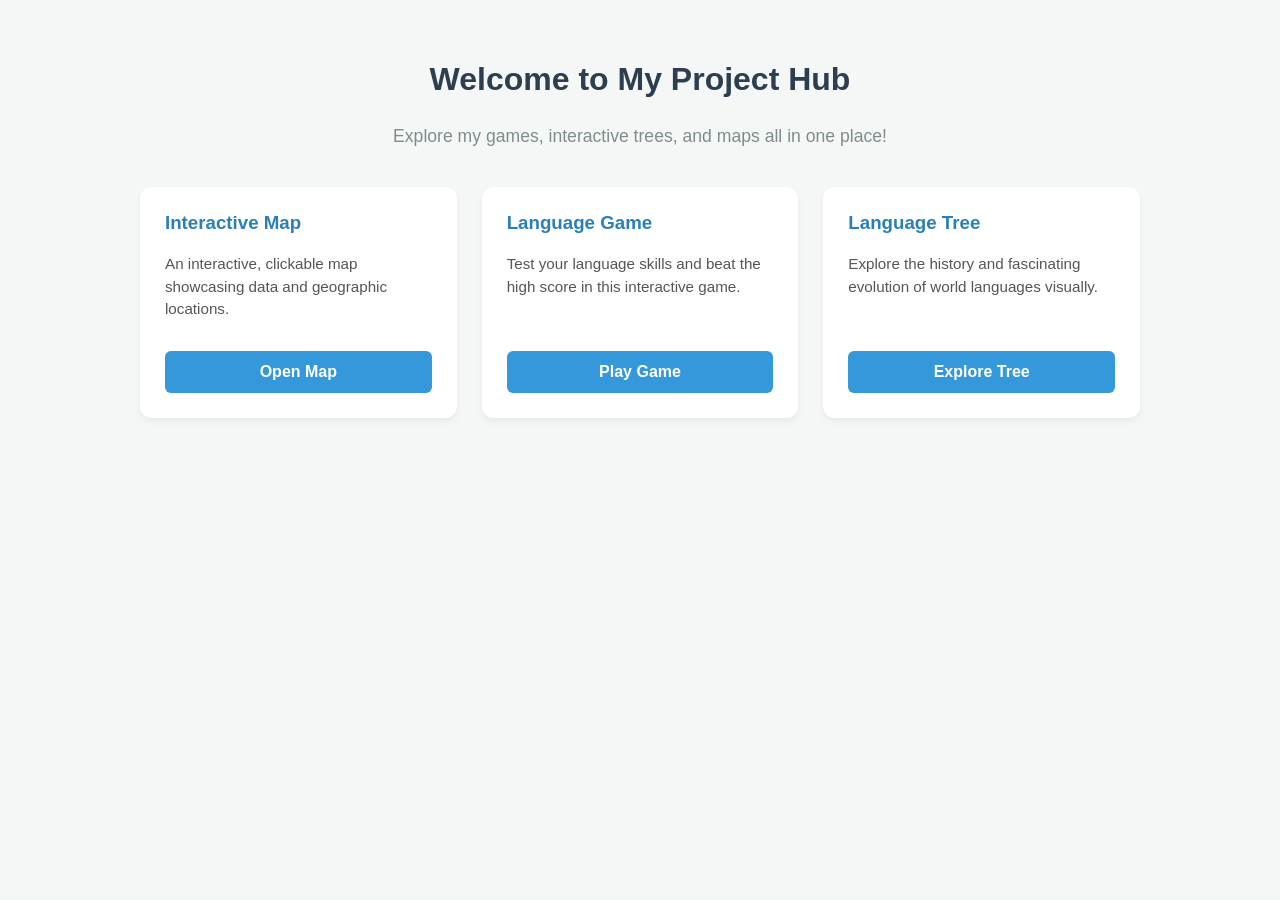
==== index.html @ f74c6b69 "Create index.html" ====
<!DOCTYPE html>
<html lang="en">
<head>
    <meta charset="UTF-8">
    <meta name="viewport" content="width=device-width, initial-scale=1.0">
    <title>My Project Hub</title>
    <style>
        body {
            font-family: 'Segoe UI', Tahoma, Geneva, Verdana, sans-serif;
            background-color: #f4f7f6;
            color: #333;
            margin: 0;
            padding: 40px 20px;
            display: flex;
            flex-direction: column;
            align-items: center;
        }
        h1 { color: #2c3e50; margin-bottom: 10px; }
        .subtitle { color: #7f8c8d; margin-bottom: 40px; font-size: 1.1rem; }
        
        /* The Grid layout for your 6 project cards */
        .hub-grid {
            display: grid;
            grid-template-columns: repeat(auto-fit, minmax(280px, 1fr));
            gap: 25px;
            max-width: 1000px;
            width: 100%;
        }
        
        /* Styling for each individual card */
        .project-card {
            background: white;
            border-radius: 12px;
            padding: 25px;
            box-shadow: 0 4px 6px rgba(0,0,0,0.05);
            transition: transform 0.2s, box-shadow 0.2s;
            display: flex;
            flex-direction: column;
            justify-content: space-between;
        }
        .project-card:hover {
            transform: translateY(-5px);
            box-shadow: 0 8px 15px rgba(0,0,0,0.1);
        }
        .project-card h3 { margin-top: 0; color: #2980b9; }
        .project-card p { color: #555; font-size: 0.95rem; line-height: 1.5; }
        
        /* The Play Buttons */
        .play-button {
            display: block;
            text-align: center;
            background: #3498db;
            color: white;
            padding: 12px;
            text-decoration: none;
            border-radius: 6px;
            font-weight: bold;
            margin-top: 15px;
            transition: background 0.2s;
        }
        .play-button:hover { background: #2980b9; }
    </style>
</head>
<body>

    <h1>Welcome to My Project Hub</h1>
    <p class="subtitle">Explore my games, interactive trees, and maps all in one place!</p>

    <div class="hub-grid">

        <div class="project-card">
            <div>
                <h3>Interactive Map</h3>
                <p>An interactive, clickable map showcasing data and geographic locations.</p>
            </div>
            <a class="play-button" href="./interactive-map/index.html">Open Map</a>
        </div>

        <div class="project-card">
            <div>
                <h3>Language Game</h3>
                <p>Test your language skills and beat the high score in this interactive game.</p>
            </div>
            <a class="play-button" href="./language-game/index.html">Play Game</a>
        </div>

        <div class="project-card">
            <div>
                <h3>Language Tree</h3>
                <p>Explore the history and fascinating evolution of world languages visually.</p>
            </div>
            <a class="play-button" href="./language-tree/index.html">Explore Tree</a>
        </div>

        </div>

</body>
</html>
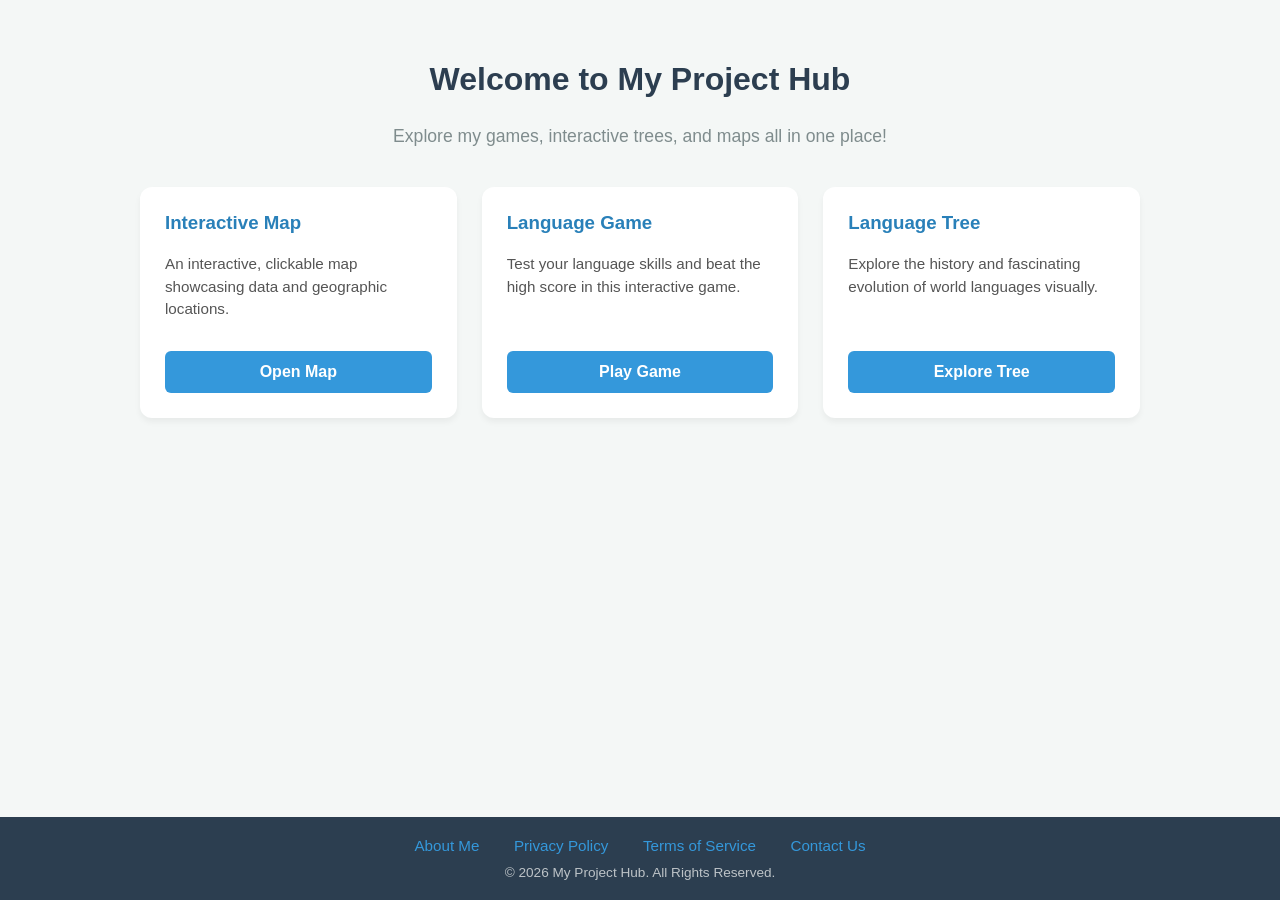
==== commit d913486b: "Update index.html" ====
--- a/index.html
+++ b/index.html
@@ -5,15 +5,25 @@
     <meta name="viewport" content="width=device-width, initial-scale=1.0">
     <title>My Project Hub</title>
     <style>
+        /* Flexbox setup to make sure the footer stays at the bottom */
+        html, body {
+            height: 100%;
+            margin: 0;
+        }
         body {
             font-family: 'Segoe UI', Tahoma, Geneva, Verdana, sans-serif;
             background-color: #f4f7f6;
             color: #333;
-            margin: 0;
+            display: flex;
+            flex-direction: column;
+            min-height: 100vh;
+        }
+        .main-content {
             padding: 40px 20px;
             display: flex;
             flex-direction: column;
             align-items: center;
+            flex: 1; /* Pushes the footer down */
         }
         h1 { color: #2c3e50; margin-bottom: 10px; }
         .subtitle { color: #7f8c8d; margin-bottom: 40px; font-size: 1.1rem; }
@@ -59,40 +69,81 @@
             transition: background 0.2s;
         }
         .play-button:hover { background: #2980b9; }
+
+        /* --- GOOGLE ADSENSE REQUIRED FOOTER STYLES --- */
+        footer {
+            background-color: #2c3e50;
+            color: #ecf0f1;
+            width: 100%;
+            padding: 20px 0;
+            text-align: center;
+            margin-top: 40px;
+        }
+        .footer-links {
+            margin-bottom: 10px;
+        }
+        .footer-links a {
+            color: #3498db;
+            text-decoration: none;
+            margin: 0 15px;
+            font-size: 0.95rem;
+            transition: color 0.2s;
+        }
+        .footer-links a:hover {
+            color: #2980b9;
+            text-decoration: underline;
+        }
+        footer p {
+            margin: 0;
+            font-size: 0.85rem;
+            color: #bdc3c7;
+        }
     </style>
 </head>
 <body>
 
-    <h1>Welcome to My Project Hub</h1>
-    <p class="subtitle">Explore my games, interactive trees, and maps all in one place!</p>
+    <div class="main-content">
+        <h1>Welcome to My Project Hub</h1>
+        <p class="subtitle">Explore my games, interactive trees, and maps all in one place!</p>
 
-    <div class="hub-grid">
+        <div class="hub-grid">
 
-        <div class="project-card">
-            <div>
-                <h3>Interactive Map</h3>
-                <p>An interactive, clickable map showcasing data and geographic locations.</p>
+            <div class="project-card">
+                <div>
+                    <h3>Interactive Map</h3>
+                    <p>An interactive, clickable map showcasing data and geographic locations.</p>
+                </div>
+                <a class="play-button" href="./interactive-map/index.html">Open Map</a>
             </div>
-            <a class="play-button" href="./interactive-map/index.html">Open Map</a>
-        </div>
 
-        <div class="project-card">
-            <div>
-                <h3>Language Game</h3>
-                <p>Test your language skills and beat the high score in this interactive game.</p>
+            <div class="project-card">
+                <div>
+                    <h3>Language Game</h3>
+                    <p>Test your language skills and beat the high score in this interactive game.</p>
+                </div>
+                <a class="play-button" href="./language-game/index.html">Play Game</a>
             </div>
-            <a class="play-button" href="./language-game/index.html">Play Game</a>
-        </div>
 
-        <div class="project-card">
-            <div>
-                <h3>Language Tree</h3>
-                <p>Explore the history and fascinating evolution of world languages visually.</p>
+            <div class="project-card">
+                <div>
+                    <h3>Language Tree</h3>
+                    <p>Explore the history and fascinating evolution of world languages visually.</p>
+                </div>
+                <a class="play-button" href="./language-tree/index.html">Explore Tree</a>
             </div>
-            <a class="play-button" href="./language-tree/index.html">Explore Tree</a>
-        </div>
 
         </div>
+    </div>
+
+    <footer>
+        <div class="footer-links">
+            <a href="./about.html">About Me</a>
+            <a href="./privacy-policy.html">Privacy Policy</a>
+            <a href="./terms.html">Terms of Service</a>
+            <a href="./contact.html">Contact Us</a>
+        </div>
+        <p>&copy; 2026 My Project Hub. All Rights Reserved.</p>
+    </footer>
 
 </body>
 </html>
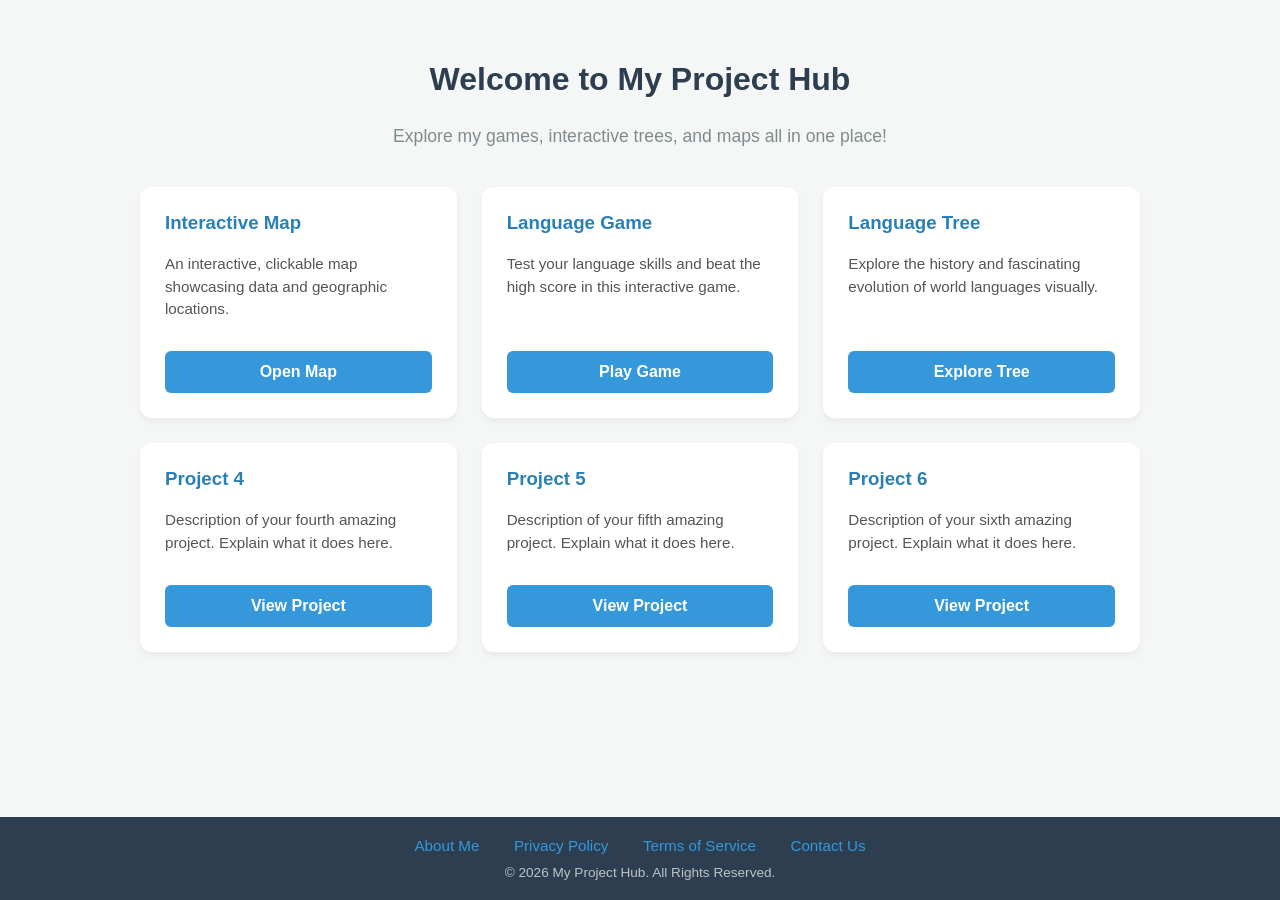
==== commit 3a265aec: "Update index.html" ====
--- a/index.html
+++ b/index.html
@@ -132,6 +132,30 @@
                 <a class="play-button" href="./language-tree/index.html">Explore Tree</a>
             </div>
 
+            <div class="project-card">
+                <div>
+                    <h3>Project 4</h3>
+                    <p>Description of your fourth amazing project. Explain what it does here.</p>
+                </div>
+                <a class="play-button" href="./project-4/index.html">View Project</a>
+            </div>
+
+            <div class="project-card">
+                <div>
+                    <h3>Project 5</h3>
+                    <p>Description of your fifth amazing project. Explain what it does here.</p>
+                </div>
+                <a class="play-button" href="./project-5/index.html">View Project</a>
+            </div>
+
+            <div class="project-card">
+                <div>
+                    <h3>Project 6</h3>
+                    <p>Description of your sixth amazing project. Explain what it does here.</p>
+                </div>
+                <a class="play-button" href="./project-6/index.html">View Project</a>
+            </div>
+
         </div>
     </div>
 
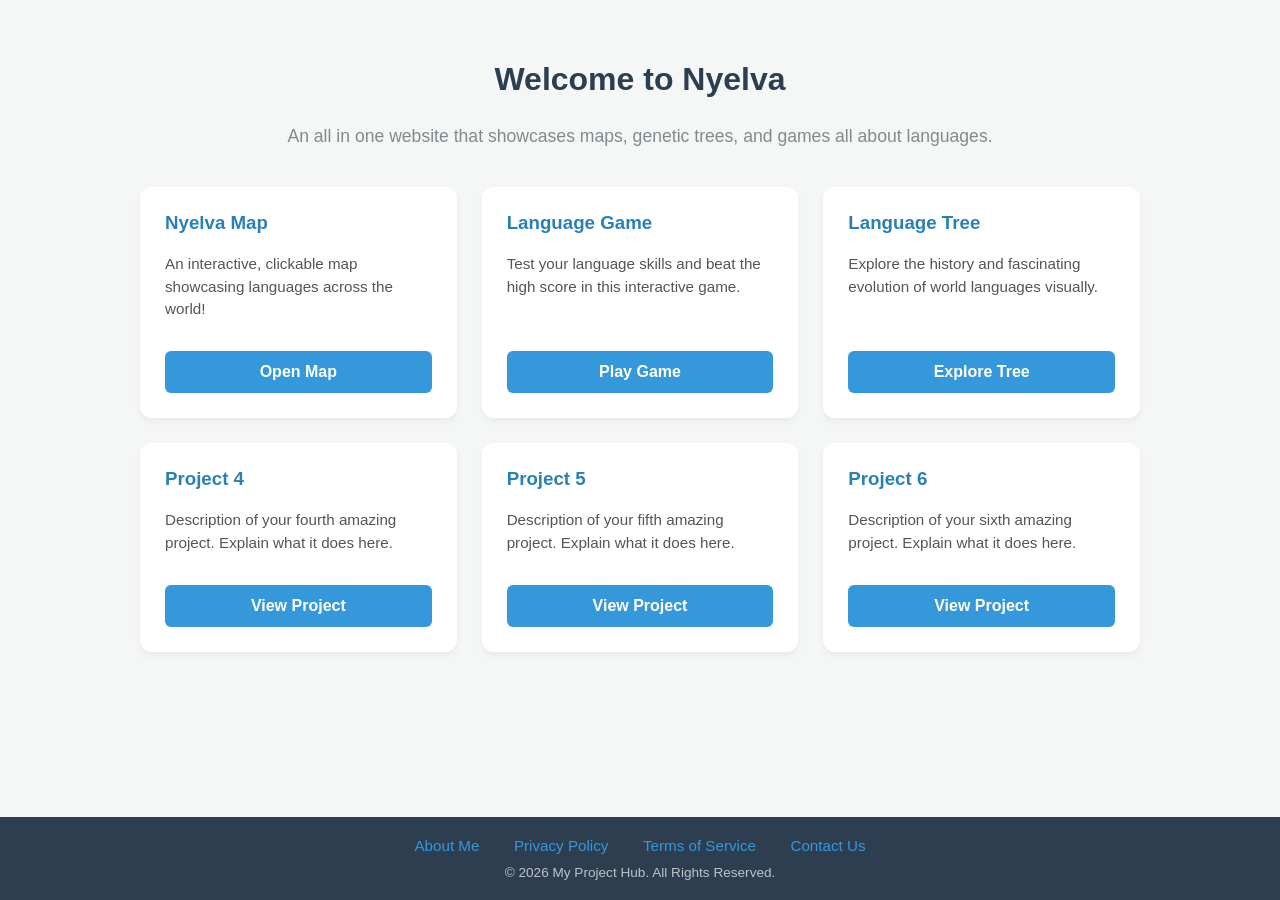
==== commit 01ec7f0e: "Change project name to 'Nyelva' and update content Updated the title and content to reflect the new " ====
--- a/index.html
+++ b/index.html
@@ -3,7 +3,7 @@
 <head>
     <meta charset="UTF-8">
     <meta name="viewport" content="width=device-width, initial-scale=1.0">
-    <title>My Project Hub</title>
+    <title>Nyelva</title>
     <style>
         /* Flexbox setup to make sure the footer stays at the bottom */
         html, body {
@@ -103,17 +103,17 @@
 <body>
 
     <div class="main-content">
-        <h1>Welcome to My Project Hub</h1>
-        <p class="subtitle">Explore my games, interactive trees, and maps all in one place!</p>
+        <h1>Welcome to Nyelva</h1>
+        <p class="subtitle">An all in one website that showcases maps, genetic trees, and games all about languages.</p>
 
         <div class="hub-grid">
 
             <div class="project-card">
                 <div>
-                    <h3>Interactive Map</h3>
-                    <p>An interactive, clickable map showcasing data and geographic locations.</p>
+                    <h3>Nyelva Map</h3>
+                    <p>An interactive, clickable map showcasing languages across the world!</p>
                 </div>
-                <a class="play-button" href="./interactive-map/index.html">Open Map</a>
+                <a class="play-button" href="./nyelva-map/index.html">Open Map</a>
             </div>
 
             <div class="project-card">
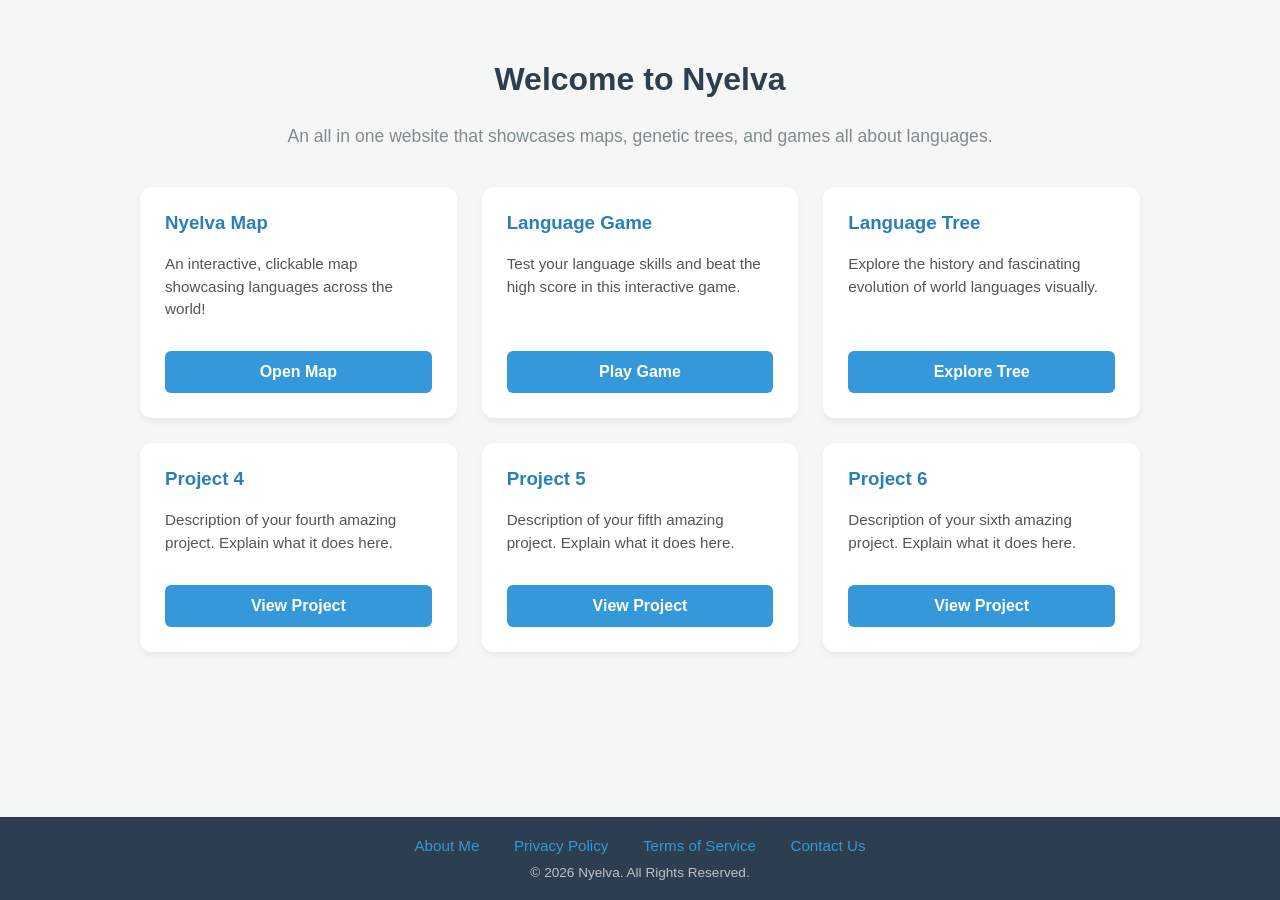
==== commit 86bb6043: "Update footer copyright text to 'Nyelva'" ====
--- a/index.html
+++ b/index.html
@@ -113,7 +113,7 @@
                     <h3>Nyelva Map</h3>
                     <p>An interactive, clickable map showcasing languages across the world!</p>
                 </div>
-                <a class="play-button" href="./nyelva-map/index.html">Open Map</a>
+                <a class="play-button" href="./interactive-map/index.html">Open Map</a>
             </div>
 
             <div class="project-card">
@@ -166,7 +166,7 @@
             <a href="./terms.html">Terms of Service</a>
             <a href="./contact.html">Contact Us</a>
         </div>
-        <p>&copy; 2026 My Project Hub. All Rights Reserved.</p>
+        <p>&copy; 2026 Nyelva. All Rights Reserved.</p>
     </footer>
 
 </body>
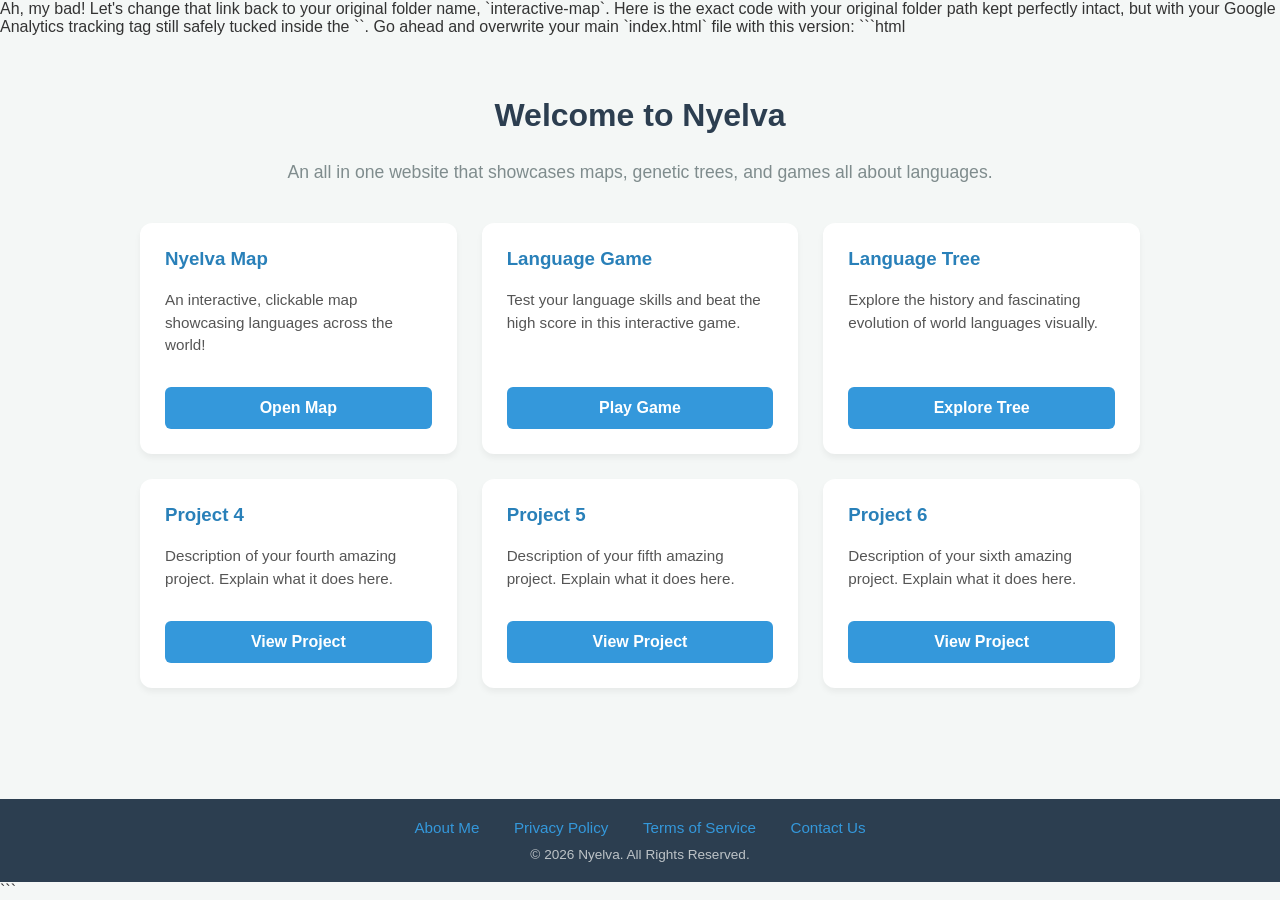
==== commit 226e8ea9: "Update index.html" ====
--- a/index.html
+++ b/index.html
@@ -1,9 +1,26 @@
+Ah, my bad! Let's change that link back to your original folder name, `interactive-map`.
+
+Here is the exact code with your original folder path kept perfectly intact, but with your Google Analytics tracking tag still safely tucked inside the `<head>`.
+
+Go ahead and overwrite your main `index.html` file with this version:
+
+```html
 <!DOCTYPE html>
 <html lang="en">
 <head>
     <meta charset="UTF-8">
     <meta name="viewport" content="width=device-width, initial-scale=1.0">
     <title>Nyelva</title>
+
+    <script async src="https://www.googletagmanager.com/gtag/js?id=G-PKXHR9HMTR"></script>
+    <script>
+      window.dataLayer = window.dataLayer || [];
+      function gtag(){dataLayer.push(arguments);}
+      gtag('js', new Date());
+
+      gtag('config', 'G-PKXHR9HMTR');
+    </script>
+
     <style>
         /* Flexbox setup to make sure the footer stays at the bottom */
         html, body {
@@ -171,3 +188,5 @@
 
 </body>
 </html>
+
+```
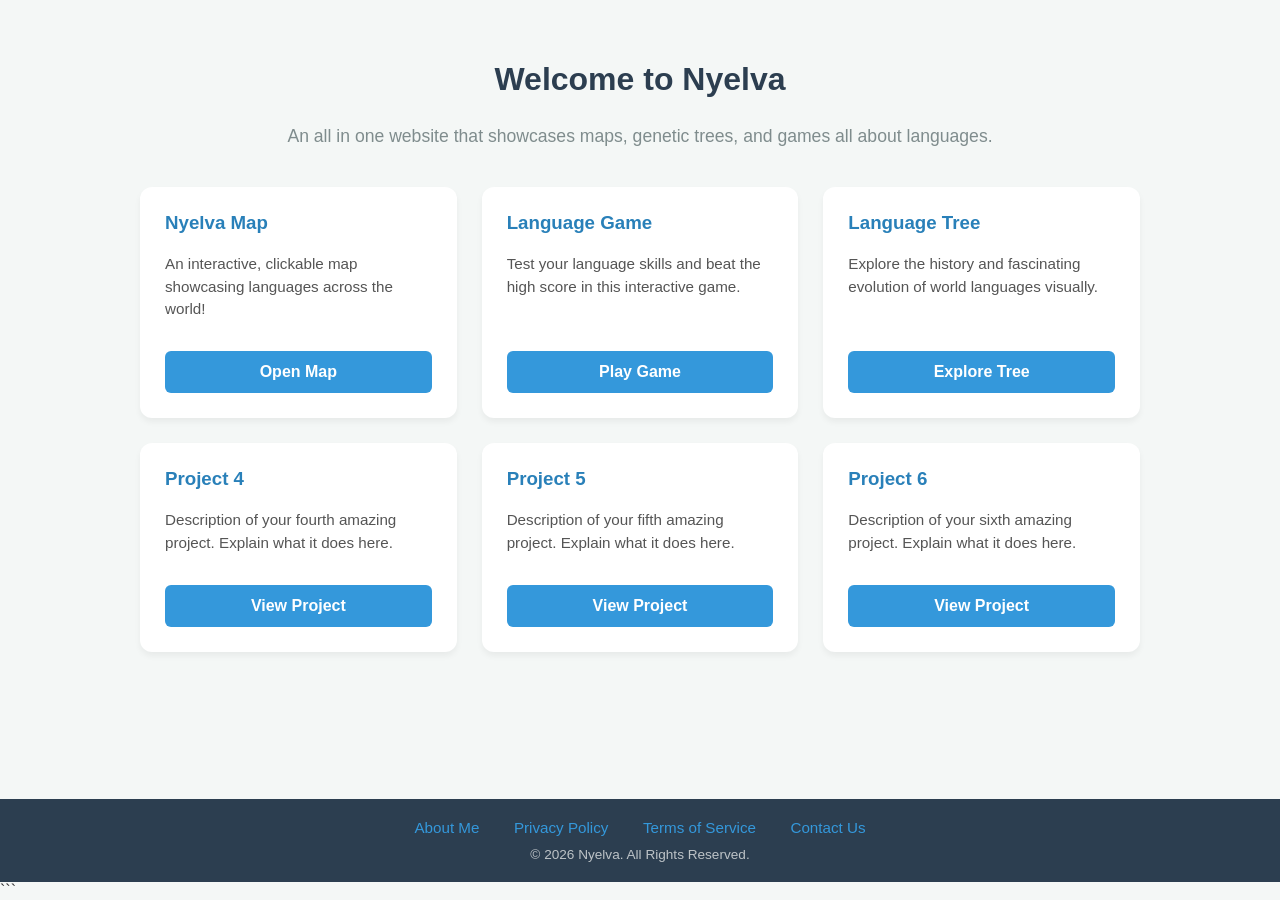
==== commit 2c059bab: "Update index.html" ====
--- a/index.html
+++ b/index.html
@@ -1,10 +1,4 @@
-Ah, my bad! Let's change that link back to your original folder name, `interactive-map`.
 
-Here is the exact code with your original folder path kept perfectly intact, but with your Google Analytics tracking tag still safely tucked inside the `<head>`.
-
-Go ahead and overwrite your main `index.html` file with this version:
-
-```html
 <!DOCTYPE html>
 <html lang="en">
 <head>
